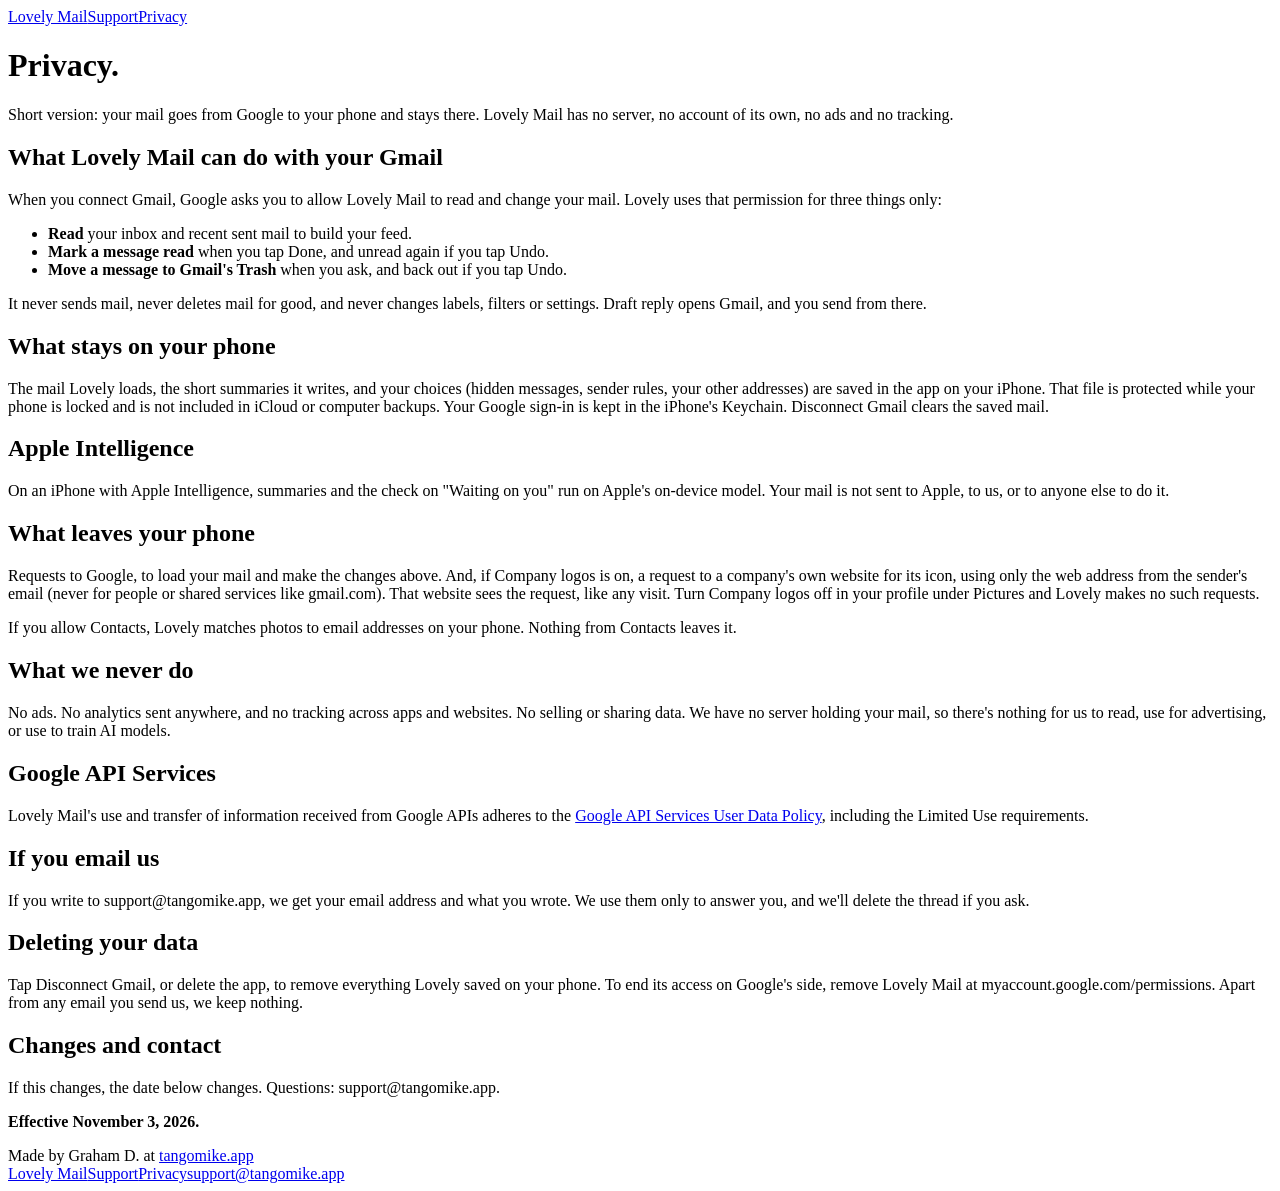
==== site/privacy.html @ c6b9bdd2 "Add the lovely.tangomike.app website: home, support, privacy Static pages in site/, deployed to the " ====
<!doctype html>
<html lang="en">
<head>
<meta charset="utf-8">
<meta name="viewport" content="width=device-width, initial-scale=1">
<title>Lovely Mail Privacy</title>
<meta property="og:title" content="Lovely Mail Privacy">
<meta property="og:description" content="Your mail goes from Google to your phone and stays there. No server, no ads, no tracking.">
<meta property="og:image" content="https://lovely.tangomike.app/img/icon.png">
<meta name="description" content="Your mail goes from Google to your phone and stays there. No server, no ads, no tracking.">
<meta name="theme-color" content="#FBF8F4">
<link rel="icon" href="/favicon.ico" sizes="any"><link rel="icon" type="image/png" href="/favicon.png">
<link rel="apple-touch-icon" href="/apple-touch-icon.png">
<link rel="stylesheet" href="/site.css?v=1.0.0">
</head>
<body>
<div class="stripe"></div>
<div class="wrap">
  <nav><a class="brand" href="/"><img src="/img/icon.png" alt="">Lovely Mail</a><a class="link" href="/support">Support</a><a class="link" href="/privacy">Privacy</a></nav>
  <div class="doc"><h1>Privacy.</h1><p class="lede">Short version: your mail goes from Google to your phone and stays there. Lovely Mail has no server, no account of its own, no ads and no tracking.</p></div>
  <div class="docbody">
    <h2>What Lovely Mail can do with your Gmail</h2>
    <p>When you connect Gmail, Google asks you to allow Lovely Mail to read and change your mail. Lovely uses that permission for three things only:</p>
    <ul>
      <li><b>Read</b> your inbox and recent sent mail to build your feed.</li>
      <li><b>Mark a message read</b> when you tap Done, and unread again if you tap Undo.</li>
      <li><b>Move a message to Gmail's Trash</b> when you ask, and back out if you tap Undo.</li>
    </ul>
    <p>It never sends mail, never deletes mail for good, and never changes labels, filters or settings. Draft reply opens Gmail, and you send from there.</p>
    <h2>What stays on your phone</h2>
    <p>The mail Lovely loads, the short summaries it writes, and your choices (hidden messages, sender rules, your other addresses) are saved in the app on your iPhone. That file is protected while your phone is locked and is not included in iCloud or computer backups. Your Google sign-in is kept in the iPhone's Keychain. Disconnect Gmail clears the saved mail.</p>
    <h2>Apple Intelligence</h2>
    <p>On an iPhone with Apple Intelligence, summaries and the check on "Waiting on you" run on Apple's on-device model. Your mail is not sent to Apple, to us, or to anyone else to do it.</p>
    <h2>What leaves your phone</h2>
    <p>Requests to Google, to load your mail and make the changes above. And, if Company logos is on, a request to a company's own website for its icon, using only the web address from the sender's email (never for people or shared services like gmail.com). That website sees the request, like any visit. Turn Company logos off in your profile under Pictures and Lovely makes no such requests.</p>
    <p>If you allow Contacts, Lovely matches photos to email addresses on your phone. Nothing from Contacts leaves it.</p>
    <h2>What we never do</h2>
    <p>No ads. No analytics sent anywhere, and no tracking across apps and websites. No selling or sharing data. We have no server holding your mail, so there's nothing for us to read, use for advertising, or use to train AI models.</p>
    <h2>Google API Services</h2>
    <p>Lovely Mail's use and transfer of information received from Google APIs adheres to the <a href="https://developers.google.com/terms/api-services-user-data-policy">Google API Services User Data Policy</a>, including the Limited Use requirements.</p>
    <h2>If you email us</h2>
    <p>If you write to support@tangomike.app, we get your email address and what you wrote. We use them only to answer you, and we'll delete the thread if you ask.</p>
    <h2>Deleting your data</h2>
    <p>Tap Disconnect Gmail, or delete the app, to remove everything Lovely saved on your phone. To end its access on Google's side, remove Lovely Mail at myaccount.google.com/permissions. Apart from any email you send us, we keep nothing.</p>
    <h2>Changes and contact</h2>
    <p>If this changes, the date below changes. Questions: support@tangomike.app.</p>
    <p><b>Effective November 3, 2026.</b></p>
  </div>
  <footer><span>Made by Graham D. at <a href="https://tangomike.app">tangomike.app</a></span><nav><a href="/">Lovely Mail</a><a href="/support">Support</a><a href="/privacy">Privacy</a><a href="mailto:support@tangomike.app">support@tangomike.app</a></nav></footer>
</div>
</body>
</html>
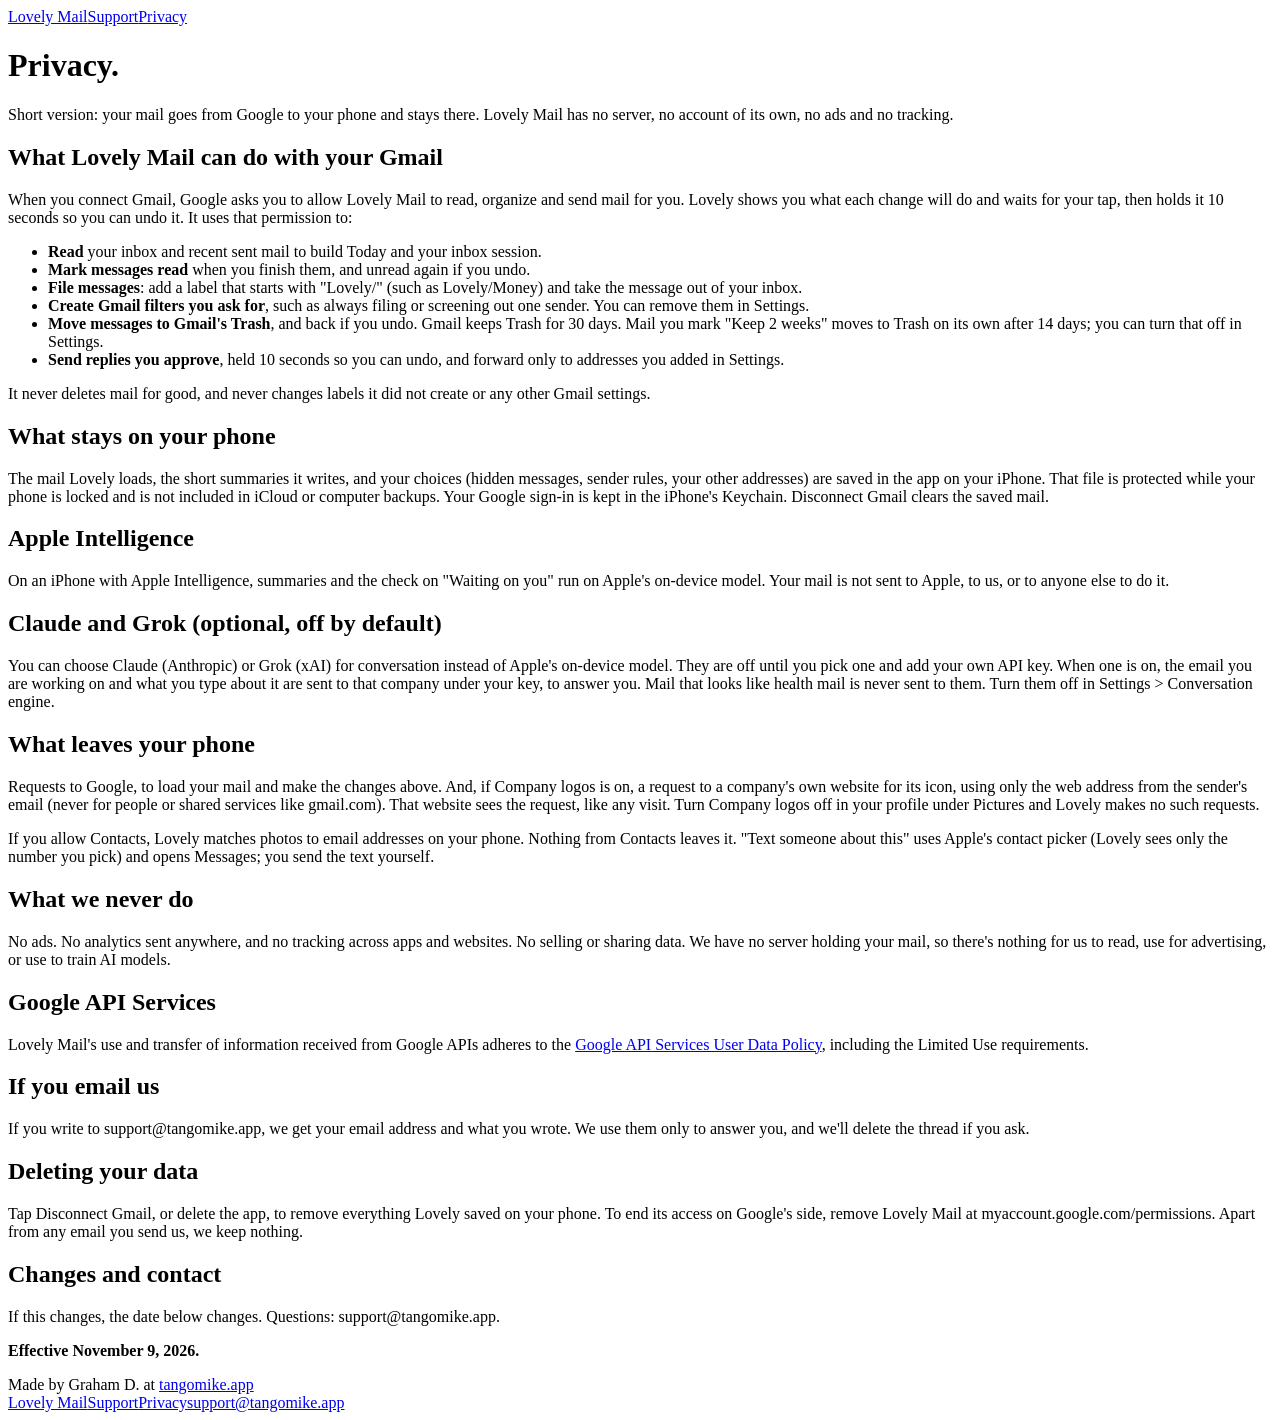
==== commit 352ac294: "Website: new subtitle and positioning; accurate 'you stay in charge' and privacy for labels, filters" ====
--- a/site/privacy.html
+++ b/site/privacy.html
@@ -20,20 +20,25 @@
   <div class="doc"><h1>Privacy.</h1><p class="lede">Short version: your mail goes from Google to your phone and stays there. Lovely Mail has no server, no account of its own, no ads and no tracking.</p></div>
   <div class="docbody">
     <h2>What Lovely Mail can do with your Gmail</h2>
-    <p>When you connect Gmail, Google asks you to allow Lovely Mail to read and change your mail. Lovely uses that permission for three things only:</p>
+    <p>When you connect Gmail, Google asks you to allow Lovely Mail to read, organize and send mail for you. Lovely shows you what each change will do and waits for your tap, then holds it 10 seconds so you can undo it. It uses that permission to:</p>
     <ul>
-      <li><b>Read</b> your inbox and recent sent mail to build your feed.</li>
-      <li><b>Mark a message read</b> when you tap Done, and unread again if you tap Undo.</li>
-      <li><b>Move a message to Gmail's Trash</b> when you ask, and back out if you tap Undo.</li>
+      <li><b>Read</b> your inbox and recent sent mail to build Today and your inbox session.</li>
+      <li><b>Mark messages read</b> when you finish them, and unread again if you undo.</li>
+      <li><b>File messages</b>: add a label that starts with "Lovely/" (such as Lovely/Money) and take the message out of your inbox.</li>
+      <li><b>Create Gmail filters you ask for</b>, such as always filing or screening out one sender. You can remove them in Settings.</li>
+      <li><b>Move messages to Gmail's Trash</b>, and back if you undo. Gmail keeps Trash for 30 days. Mail you mark "Keep 2 weeks" moves to Trash on its own after 14 days; you can turn that off in Settings.</li>
+      <li><b>Send replies you approve</b>, held 10 seconds so you can undo, and forward only to addresses you added in Settings.</li>
     </ul>
-    <p>It never sends mail, never deletes mail for good, and never changes labels, filters or settings. Draft reply opens Gmail, and you send from there.</p>
+    <p>It never deletes mail for good, and never changes labels it did not create or any other Gmail settings.</p>
     <h2>What stays on your phone</h2>
     <p>The mail Lovely loads, the short summaries it writes, and your choices (hidden messages, sender rules, your other addresses) are saved in the app on your iPhone. That file is protected while your phone is locked and is not included in iCloud or computer backups. Your Google sign-in is kept in the iPhone's Keychain. Disconnect Gmail clears the saved mail.</p>
     <h2>Apple Intelligence</h2>
     <p>On an iPhone with Apple Intelligence, summaries and the check on "Waiting on you" run on Apple's on-device model. Your mail is not sent to Apple, to us, or to anyone else to do it.</p>
+    <h2>Claude and Grok (optional, off by default)</h2>
+    <p>You can choose Claude (Anthropic) or Grok (xAI) for conversation instead of Apple's on-device model. They are off until you pick one and add your own API key. When one is on, the email you are working on and what you type about it are sent to that company under your key, to answer you. Mail that looks like health mail is never sent to them. Turn them off in Settings > Conversation engine.</p>
     <h2>What leaves your phone</h2>
     <p>Requests to Google, to load your mail and make the changes above. And, if Company logos is on, a request to a company's own website for its icon, using only the web address from the sender's email (never for people or shared services like gmail.com). That website sees the request, like any visit. Turn Company logos off in your profile under Pictures and Lovely makes no such requests.</p>
-    <p>If you allow Contacts, Lovely matches photos to email addresses on your phone. Nothing from Contacts leaves it.</p>
+    <p>If you allow Contacts, Lovely matches photos to email addresses on your phone. Nothing from Contacts leaves it. "Text someone about this" uses Apple's contact picker (Lovely sees only the number you pick) and opens Messages; you send the text yourself.</p>
     <h2>What we never do</h2>
     <p>No ads. No analytics sent anywhere, and no tracking across apps and websites. No selling or sharing data. We have no server holding your mail, so there's nothing for us to read, use for advertising, or use to train AI models.</p>
     <h2>Google API Services</h2>
@@ -44,7 +49,7 @@
     <p>Tap Disconnect Gmail, or delete the app, to remove everything Lovely saved on your phone. To end its access on Google's side, remove Lovely Mail at myaccount.google.com/permissions. Apart from any email you send us, we keep nothing.</p>
     <h2>Changes and contact</h2>
     <p>If this changes, the date below changes. Questions: support@tangomike.app.</p>
-    <p><b>Effective November 3, 2026.</b></p>
+    <p><b>Effective November 9, 2026.</b></p>
   </div>
   <footer><span>Made by Graham D. at <a href="https://tangomike.app">tangomike.app</a></span><nav><a href="/">Lovely Mail</a><a href="/support">Support</a><a href="/privacy">Privacy</a><a href="mailto:support@tangomike.app">support@tangomike.app</a></nav></footer>
 </div>
